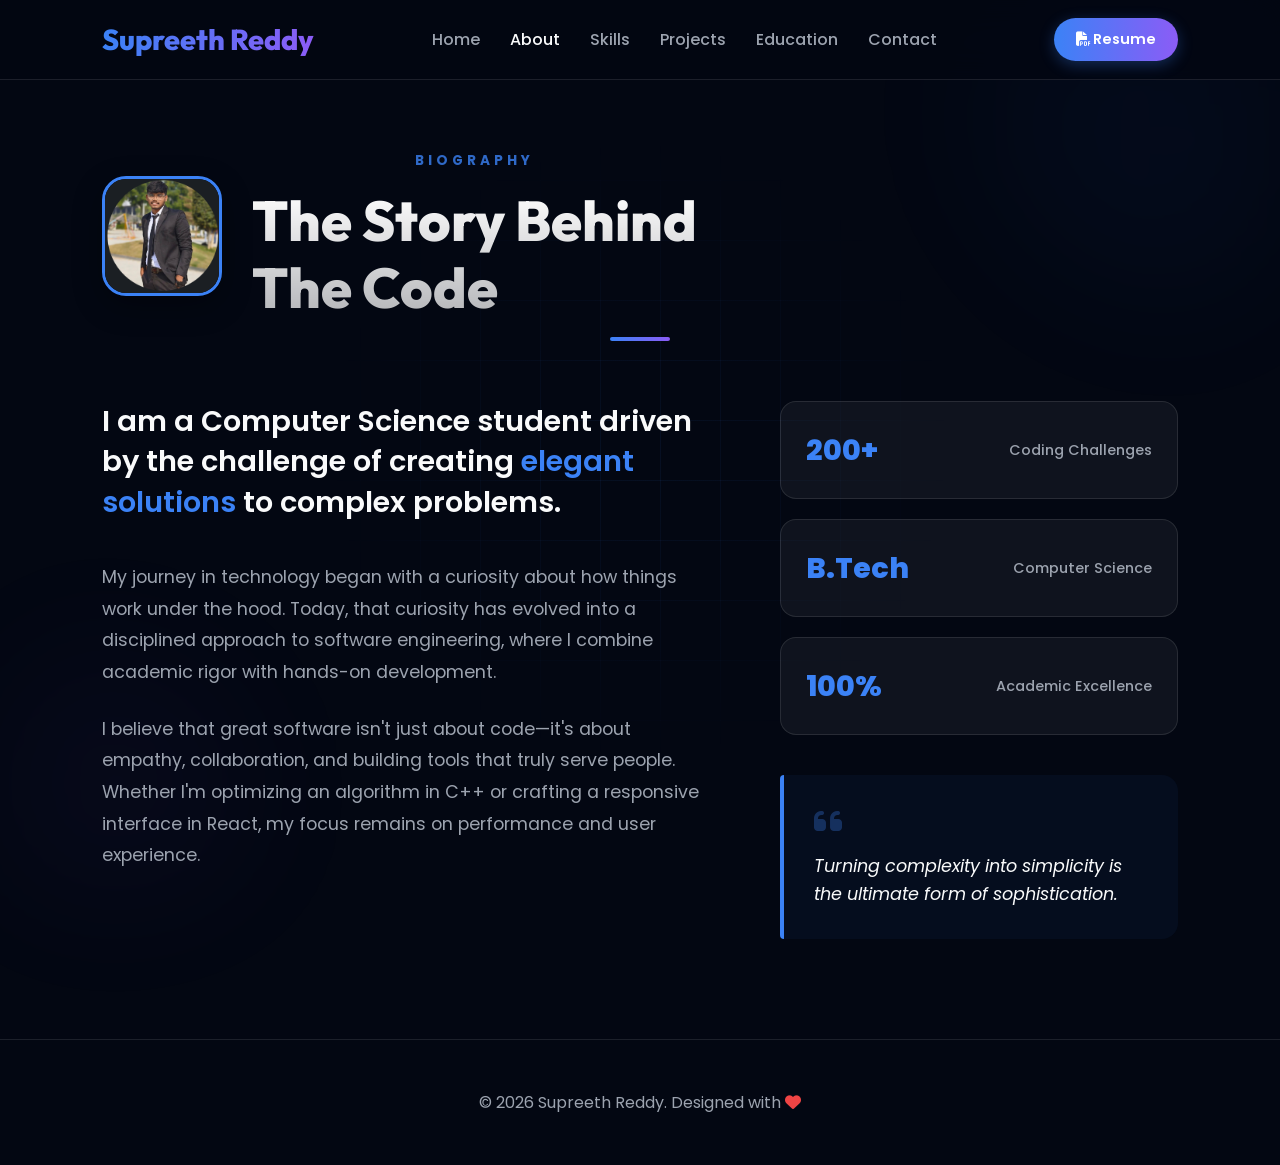
==== about.html @ 4e6c6c5d "your message" ====
<!DOCTYPE html>
<html lang="en">

<head>
    <meta charset="UTF-8">
    <meta name="viewport" content="width=device-width, initial-scale=1.0">
    <title>About | Supreeth Reddy</title>
    <link
        href="https://fonts.googleapis.com/css2?family=Poppins:wght@300;400;500;600;700;800&family=Outfit:wght@300;400;500;600;700;800&display=swap"
        rel="stylesheet">
    <link rel="stylesheet" href="https://cdnjs.cloudflare.com/ajax/libs/font-awesome/6.4.0/css/all.min.css">
    <link rel="stylesheet" href="https://unpkg.com/aos@next/dist/aos.css" />
    <link rel="stylesheet" href="style.css">
</head>

<body><div class="noise-overlay"></div><div class="grid-background"></div>
    <div class="bg-blobs">
        <div class="blob blob-1"></div>
        <div class="blob blob-2"></div>
    </div>
    <!-- Navigation -->
    <nav>
        <div class="nav-logo">Supreeth Reddy</div>
        <ul class="nav-links">
            <li><a href="index.html">Home</a></li>
            <li><a href="about.html" class="active">About</a></li>
            <li><a href="skills.html">Skills</a></li>
            <li><a href="projects.html">Projects</a></li>
            <li><a href="education.html">Education</a></li>
            <li><a href="contact.html">Contact</a></li>
        </ul>
        <a href="supreeth chintha cv.pdf" class="btn-resume" target="_blank">
            <i class="fa-solid fa-file-pdf"></i> Resume
        </a>
    </nav>

    <!-- About Section -->
    <section class="about" id="about" style="margin-top: 100px; padding-top: 50px;">
        <div class="section-head" data-aos="fade-up"
            style="display: flex; align-items: center; gap: 30px; flex-wrap: wrap;">
            <div class="about-profile-wrapper">
                <img src="supi.png" alt="Supreeth Reddy" class="about-profile-img">
            </div>
            <div>
                <span class="section-tag">Biography</span>
                <h2 class="section-title" style="text-align: left;">The Story Behind <br> The Code</h2>
            </div>
        </div>

        <div class="about-editorial">
            <div class="about-main-text" data-aos="fade-right">
                <p class="lead-text">I am a Computer Science student driven by the challenge of creating <span>elegant
                        solutions</span> to complex problems.</p>
                <div class="detailed-text">
                    <p>My journey in technology began with a curiosity about how things work under the hood. Today, that
                        curiosity has evolved into a disciplined approach to software engineering, where I combine
                        academic rigor with hands-on development.</p>
                    <p>I believe that great software isn't just about code—it's about empathy, collaboration, and
                        building tools that truly serve people. Whether I'm optimizing an algorithm in C++ or crafting a
                        responsive interface in React, my focus remains on performance and user experience.</p>
                </div>
            </div>

            <div class="about-sidebar" data-aos="fade-left">
                <div class="stats-grid-vertical">
                    <div class="stat-item">
                        <span class="stat-number">200+</span>
                        <span class="stat-label">Coding Challenges</span>
                    </div>
                    <div class="stat-item">
                        <span class="stat-number">B.Tech</span>
                        <span class="stat-label">Computer Science</span>
                    </div>
                    <div class="stat-item">
                        <span class="stat-number">100%</span>
                        <span class="stat-label">Academic Excellence</span>
                    </div>
                </div>

                <div class="sidebar-quote">
                    <i class="fa-solid fa-quote-left"></i>
                    <p>Turning complexity into simplicity is the ultimate form of sophistication.</p>
                </div>
            </div>
        </div>
    </section>

    <footer>
        <p>&copy; 2026 Supreeth Reddy. Designed with <i class="fa-solid fa-heart" style="color: #ef4444;"></i></p>
    </footer>

    <!-- Scripts -->
    <script src="https://unpkg.com/aos@next/dist/aos.js"></script>
    <script src="script.js"></script>
</body>

</html>
---- style.css ----
@import url('https://fonts.googleapis.com/css2?family=Poppins:wght@300;400;500;600;700;800&family=Outfit:wght@300;400;500;600;700;800&display=swap');

:root {
    --primary-color: #3b82f6;
    --secondary-color: #8b5cf6;
    --accent-color: #10b981;
    --bg-dark: #030712;
    --bg-card: rgba(255, 255, 255, 0.05);
    --text-main: #f9fafb;
    --text-muted: #9ca3af;
    --gradient-hero: linear-gradient(135deg, #1e293b 0%, #0f172a 100%);
    --gradient-accent: linear-gradient(90deg, #3b82f6, #8b5cf6);
    --glass-border: rgba(255, 255, 255, 0.1);
    --glass-blur: blur(16px);
    --transition: all 0.5s cubic-bezier(0.16, 1, 0.3, 1);
}

/* --- Theme Effects & Backgrounds --- */
.noise-overlay {
    position: fixed;
    top: 0;
    left: 0;
    width: 100%;
    height: 100%;
    z-index: 9999;
    pointer-events: none;
    opacity: 0.03;
    background: url('https://grainy-gradients.vercel.app/noise.svg');
}

.grid-background {
    position: fixed;
    top: 0;
    left: 0;
    width: 100%;
    height: 100%;
    background-image:
        linear-gradient(rgba(59, 130, 246, 0.08) 1px, transparent 1px),
        linear-gradient(90deg, rgba(59, 130, 246, 0.08) 1px, transparent 1px);
    background-size: 60px 60px;
    mask-image: radial-gradient(circle at var(--cursor-x, 50%) var(--cursor-y, 50%), black 0%, transparent 40%);
    -webkit-mask-image: radial-gradient(circle at var(--cursor-x, 50%) var(--cursor-y, 50%), black 0%, transparent 40%);
    z-index: -2;
    pointer-events: none;
    transition: mask-image 0.1s ease;
}

.bg-blobs {
    position: fixed;
    top: 0;
    left: 0;
    width: 100%;
    height: 100%;
    z-index: -1;
    overflow: hidden;
    filter: blur(80px);
    opacity: 0.3;
    /* Subtle reduction */
    pointer-events: none;
}

.blob {
    position: absolute;
    border-radius: 50%;
    background: var(--gradient-accent);
    filter: blur(40px);
    animation: blob-float 20s infinite alternate;
}

.blob-1 {
    width: 400px;
    height: 400px;
    top: -100px;
    right: -100px;
    background: rgba(59, 130, 246, 0.15);
}

.blob-2 {
    width: 300px;
    height: 300px;
    bottom: -50px;
    left: -50px;
    background: rgba(139, 92, 246, 0.15);
    animation-delay: -5s;
}

@keyframes blob-float {
    0% {
        transform: translate(0, 0) scale(1);
    }

    100% {
        transform: translate(100px, 50px) scale(1.1);
    }
}

/* --- Hero Animations --- */
@keyframes float {

    0%,
    100% {
        transform: translateY(0);
    }

    50% {
        transform: translateY(-20px);
    }
}

@keyframes gradient-move {
    0% {
        background-position: 0% 50%;
    }

    50% {
        background-position: 100% 50%;
    }

    100% {
        background-position: 0% 50%;
    }
}

@keyframes pulse-glow {
    0% {
        box-shadow: 0 0 0 0 rgba(59, 130, 246, 0.4);
    }

    70% {
        box-shadow: 0 0 0 15px rgba(59, 130, 246, 0);
    }

    100% {
        box-shadow: 0 0 0 0 rgba(59, 130, 246, 0);
    }
}

* {
    margin: 0;
    padding: 0;
    box-sizing: border-box;
    scroll-behavior: smooth;
}

body {
    cursor: none;
    /* Hide default cursor */
    font-family: 'Poppins', sans-serif;
    background-color: var(--bg-dark);
    color: var(--text-main);
    overflow-x: hidden;
    line-height: 1.6;
}

/* Custom Cursor Styles */
.cursor {
    width: 12px;
    height: 12px;
    background: #fff;
    border-radius: 50%;
    position: fixed;
    top: 0;
    left: 0;
    pointer-events: none;
    z-index: 10000;
    mix-blend-mode: difference;
    transition: transform 0.1s ease-out;
}

.cursor-follower {
    width: 35px;
    height: 35px;
    border: 2px solid var(--primary-color);
    border-radius: 50%;
    position: fixed;
    top: 0;
    left: 0;
    pointer-events: none;
    z-index: 9999;
    transition: all 0.2s cubic-bezier(0.16, 1, 0.3, 1);
}

h1,
h2,
h3,
.nav-logo {
    font-family: 'Outfit', sans-serif;
}

a {
    text-decoration: none;
    color: inherit;
    transition: var(--transition);
}

ul {
    list-style: none;
}

/* Custom Scrollbar */
::-webkit-scrollbar {
    width: 10px;
}

::-webkit-scrollbar-track {
    background: var(--bg-dark);
}

::-webkit-scrollbar-thumb {
    background: #334155;
    border-radius: 10px;
}

::-webkit-scrollbar-thumb:hover {
    background: #475569;
}

/* --- Navigation --- */
nav {
    position: fixed;
    top: 0;
    width: 100%;
    height: 80px;
    display: flex;
    justify-content: space-between;
    align-items: center;
    padding: 0 8%;
    background: rgba(3, 7, 18, 0.8);
    backdrop-filter: var(--glass-blur);
    z-index: 1000;
    border-bottom: 1px solid var(--glass-border);
}

.nav-logo {
    font-size: 1.8rem;
    font-weight: 800;
    background: var(--gradient-accent);
    -webkit-background-clip: text;
    background-clip: text;
    -webkit-text-fill-color: transparent;
}

.nav-links {
    display: flex;
    gap: 30px;
}

.nav-links a {
    font-weight: 500;
    color: var(--text-muted);
}

.nav-links a:hover,
.nav-links a.active {
    color: var(--text-main);
}

.btn-resume {
    padding: 10px 22px;
    border-radius: 50px;
    background: var(--gradient-accent);
    color: white;
    font-weight: 600;
    font-size: 0.9rem;
    box-shadow: 0 4px 15px rgba(59, 130, 246, 0.3);
    position: relative;
    overflow: hidden;
    transition: transform 0.3s cubic-bezier(0.16, 1, 0.3, 1);
}

.btn-resume:hover {
    transform: scale(1.05);
    animation: pulse-glow 1.5s infinite;
}

/* --- Hero Section --- */
.hero {
    height: 100vh;
    display: flex;
    align-items: center;
    justify-content: center;
    padding: 0 8%;
    position: relative;
    background-image: linear-gradient(rgba(3, 7, 18, 0.7), rgba(3, 7, 18, 0.7)), url('assets/hero.png');
    background-size: cover;
    background-position: center;
    overflow: hidden;
}

.hero::after {
    content: '';
    position: absolute;
    bottom: -2px;
    left: 0;
    width: 100%;
    height: 150px;
    background: linear-gradient(to top, var(--bg-dark), transparent);
}

.hero-content {
    max-width: 800px;
    text-align: center;
    z-index: 10;
    animation: float 6s ease-in-out infinite;
}

/* --- Hero Image --- */
.hero-image {
    position: relative;
    width: 250px;
    height: 250px;
    margin: 0 auto 40px;
    border-radius: 50%;
    padding: 10px;
    background: linear-gradient(135deg, var(--primary-color), var(--accent-color));
    box-shadow: 0 0 50px rgba(59, 130, 246, 0.3);
}

.hero-image img {
    width: 100%;
    height: 100%;
    object-fit: cover;
    border-radius: 50%;
    border: 5px solid var(--bg-dark);
    position: relative;
    z-index: 2;
}

.hero-image-backdrop {
    position: absolute;
    top: 50%;
    left: 50%;
    transform: translate(-50%, -50%);
    width: 120%;
    height: 120%;
    background: radial-gradient(circle, rgba(59, 130, 246, 0.15) 0%, transparent 70%);
    z-index: 1;
    border-radius: 50%;
}

.hero-badge {
    background: rgba(59, 130, 246, 0.1);
    border: 1px solid rgba(59, 130, 246, 0.2);
    color: var(--primary-color);
    padding: 6px 16px;
    border-radius: 50px;
    font-size: 0.85rem;
    font-weight: 600;
    display: inline-block;
    margin-bottom: 20px;
    letter-spacing: 1px;
    text-transform: uppercase;
}

.hero-title {
    font-size: clamp(2.5rem, 8vw, 4.5rem);
    margin-bottom: 20px;
    line-height: 1.1;
    font-weight: 800;
}

.hero-title span {
    background: linear-gradient(90deg, #3b82f6, #8b5cf6, #10b981, #3b82f6);
    background-size: 300% 300%;
    -webkit-background-clip: text;
    background-clip: text;
    -webkit-text-fill-color: transparent;
    animation: gradient-move 8s ease infinite;
}

.hero-desc {
    font-size: clamp(1rem, 3vw, 1.2rem);
    color: var(--text-muted);
    margin-bottom: 35px;
    max-width: 600px;
    margin-left: auto;
    margin-right: auto;
    opacity: 0.9;
    min-height: 1.2em;
    /* Prevents layout shift during typing */
}

.hero-btns {
    display: flex;
    gap: 20px;
    justify-content: center;
}

.btn-primary {
    padding: 14px 32px;
    background: var(--gradient-accent);
    color: white;
    border-radius: 8px;
    font-weight: 600;
    box-shadow: 0 10px 25px rgba(59, 130, 246, 0.2);
}

.btn-secondary {
    padding: 14px 32px;
    border: 1px solid var(--glass-border);
    backdrop-filter: var(--glass-blur);
    border-radius: 8px;
    font-weight: 600;
}

/* --- Global Section Styles --- */
section {
    padding: 100px 8%;
}

.section-head {
    margin-bottom: 80px;
    text-align: center;
    position: relative;
}

.section-tag {
    color: var(--primary-color);
    font-weight: 700;
    text-transform: uppercase;
    font-size: 0.85rem;
    letter-spacing: 4px;
    display: block;
    margin-bottom: 15px;
    opacity: 0.8;
}

.section-title {
    font-size: clamp(2rem, 5vw, 3.5rem);
    font-weight: 800;
    line-height: 1.2;
    background: linear-gradient(180deg, #fff 0%, rgba(255, 255, 255, 0.7) 100%);
    -webkit-background-clip: text;
    background-clip: text;
    -webkit-text-fill-color: transparent;
}

.section-head::after {
    content: '';
    position: absolute;
    bottom: -20px;
    left: 50%;
    transform: translateX(-50%);
    width: 60px;
    height: 4px;
    background: var(--gradient-accent);
    border-radius: 2px;
}

/* --- About Editorial Style --- */
.about-profile-wrapper {
    width: 120px;
    height: 120px;
    border-radius: 24px;
    overflow: hidden;
    border: 3px solid var(--primary-color);
    box-shadow: 0 10px 30px rgba(0, 0, 0, 0.3);
    transition: var(--transition);
}

.about-profile-wrapper:hover {
    transform: rotate(-5deg) scale(1.1);
}

.about-profile-img {
    width: 100%;
    height: 100%;
    object-fit: cover;
}

.about-editorial {
    display: grid;
    grid-template-columns: 1.5fr 1fr;
    gap: 80px;
    align-items: start;
    margin-top: 40px;
}

.lead-text {
    font-size: 1.8rem;
    font-weight: 600;
    line-height: 1.4;
    margin-bottom: 40px;
    color: var(--text-main);
}

.lead-text span {
    color: var(--primary-color);
}

.detailed-text p {
    font-size: 1.1rem;
    color: var(--text-muted);
    margin-bottom: 25px;
    line-height: 1.8;
}

.stats-grid-vertical {
    display: flex;
    flex-direction: column;
    gap: 20px;
    margin-bottom: 40px;
}

.stat-item {
    background: var(--bg-card);
    padding: 25px;
    border-radius: 16px;
    border: 1px solid var(--glass-border);
    display: flex;
    justify-content: space-between;
    align-items: center;
}

.stat-number {
    font-size: 1.8rem;
    font-weight: 800;
    color: var(--primary-color);
}

.stat-label {
    font-size: 0.9rem;
    color: var(--text-muted);
    font-weight: 500;
}

.sidebar-quote {
    padding: 30px;
    background: rgba(59, 130, 246, 0.05);
    border-left: 4px solid var(--primary-color);
    border-radius: 4px 16px 16px 4px;
}

.sidebar-quote i {
    font-size: 2rem;
    color: var(--primary-color);
    opacity: 0.3;
    margin-bottom: 15px;
}

.sidebar-quote p {
    font-style: italic;
    color: var(--text-main);
    font-size: 1.1rem;
}

@media (max-width: 992px) {
    .about-editorial {
        grid-template-columns: 1fr;
        gap: 50px;
    }
}

/* --- Skills Section --- */
.skills-container {
    display: grid;
    grid-template-columns: repeat(auto-fit, minmax(300px, 1fr));
    gap: 30px;
}

.skill-box {
    background: var(--bg-card);
    padding: 35px;
    border-radius: 20px;
    border: 1px solid var(--glass-border);
    transition: var(--transition);
}

.skill-box:hover {
    transform: translateY(-10px);
    border-color: rgba(59, 130, 246, 0.4);
    background: rgba(255, 255, 255, 0.08);
}

.skill-box h3 {
    margin-bottom: 25px;
    font-size: 1.3rem;
    display: flex;
    align-items: center;
    gap: 12px;
}

.skill-list {
    display: flex;
    flex-wrap: wrap;
    gap: 12px;
}

.skill-tag {
    padding: 8px 16px;
    background: rgba(255, 255, 255, 0.05);
    border: 1px solid var(--glass-border);
    border-radius: 10px;
    font-size: 0.9rem;
    font-weight: 500;
    transition: var(--transition);
}

.skill-tag:hover {
    background: var(--primary-color);
    border-color: var(--primary-color);
    color: white;
}

/* --- Projects Section --- */
.projects-grid {
    display: grid;
    grid-template-columns: repeat(auto-fit, minmax(350px, 1fr));
    gap: 40px;
}

.project-card {
    background: var(--bg-card);
    border-radius: 24px;
    overflow: hidden;
    border: 1px solid var(--glass-border);
    transition: var(--transition);
    position: relative;
}

.project-card::before {
    content: '';
    position: absolute;
    top: 0;
    left: 0;
    right: 0;
    bottom: 0;
    background: linear-gradient(115deg, transparent 0%, rgba(255, 255, 255, 0.05) 50%, transparent 100%);
    transform: translateX(-100%);
    transition: 0.6s;
    pointer-events: none;
    z-index: 2;
}

.project-card:hover::before {
    transform: translateX(100%);
}

.project-card:hover {
    transform: translateY(-10px) scale(1.02);
    border-color: var(--primary-color);
    box-shadow: 0 20px 40px rgba(59, 130, 246, 0.2);
}

/* --- Featured Project Spotlight --- */
.project-featured-card {
    background: var(--bg-card);
    border-radius: 32px;
    overflow: hidden;
    border: 1px solid var(--glass-border);
    margin-bottom: 60px;
    display: grid;
    grid-template-columns: 1.2fr 1fr;
    transition: var(--transition);
}

.project-featured-card:hover {
    border-color: var(--primary-color);
    box-shadow: 0 25px 50px rgba(0, 0, 0, 0.5);
}

.project-featured-img {
    height: 100%;
    overflow: hidden;
}

.project-featured-img img {
    width: 100%;
    height: 100%;
    object-fit: cover;
    transition: var(--transition);
}

.project-featured-card:hover .project-featured-img img {
    transform: scale(1.05);
}

.project-featured-info {
    padding: 50px;
    display: flex;
    flex-direction: column;
    justify-content: center;
}

.project-meta {
    display: flex;
    justify-content: space-between;
    margin-bottom: 20px;
}

.project-category {
    font-size: 0.85rem;
    font-weight: 700;
    color: var(--primary-color);
    text-transform: uppercase;
    letter-spacing: 2px;
}

.project-featured-info h3 {
    font-size: 2.2rem;
    margin-bottom: 20px;
    font-weight: 800;
}

.project-featured-info p {
    color: var(--text-muted);
    font-size: 1.1rem;
    line-height: 1.7;
    margin-bottom: 30px;
}

@media (max-width: 992px) {
    .project-featured-card {
        grid-template-columns: 1fr;
    }

    .project-featured-img {
        height: 300px;
    }

    .project-featured-info {
        padding: 35px;
    }
}

/* --- Timeline V2 --- */
.education-container {
    max-width: 800px;
    margin: 0 auto;
    position: relative;
    padding-left: 20px;
}

.timeline-v2 {
    border-left: 2px solid var(--glass-border);
    padding: 20px 0;
}

.timeline-v2-item {
    position: relative;
    margin-bottom: 50px;
    padding-left: 40px;
}

.timeline-v2-marker {
    position: absolute;
    left: -9px;
    top: 5px;
    width: 16px;
    height: 16px;
    background: var(--bg-dark);
    border: 3px solid var(--primary-color);
    border-radius: 50%;
    box-shadow: 0 0 15px rgba(59, 130, 246, 0.5);
}

.timeline-v2-content {
    background: var(--bg-card);
    padding: 30px;
    border-radius: 20px;
    border: 1px solid var(--glass-border);
    transition: var(--transition);
}

.timeline-v2-content:hover {
    transform: translateX(10px);
    border-color: var(--primary-color);
}

.timeline-v2-date {
    font-size: 0.85rem;
    font-weight: 700;
    color: var(--primary-color);
    margin-bottom: 10px;
    display: block;
}

.timeline-v2-content h3 {
    font-size: 1.4rem;
    margin-bottom: 10px;
}

.timeline-v2-details {
    margin-top: 15px;
    list-style: none;
    color: var(--text-muted);
}

.timeline-v2-details li {
    position: relative;
    padding-left: 20px;
    margin-bottom: 8px;
    font-size: 0.95rem;
}

.timeline-v2-details li::before {
    content: '•';
    position: absolute;
    left: 0;
    color: var(--primary-color);
}

.timeline-v2-score {
    display: inline-block;
    padding: 6px 16px;
    background: rgba(59, 130, 246, 0.1);
    color: var(--primary-color);
    border-radius: 50px;
    font-weight: 700;
    font-size: 0.9rem;
    margin-top: 15px;
}

.timeline-v2-score.excellence {
    background: rgba(16, 185, 129, 0.1);
    color: var(--accent-color);
}

/* --- Museum Gallery --- */
.training-page {
    padding: 100px 8%;
    background: rgba(255, 255, 255, 0.02);
}

.certificate-museum-grid {
    display: grid;
    grid-template-columns: repeat(auto-fit, minmax(400px, 1fr));
    gap: 40px;
    margin-bottom: 60px;
}

.museum-card {
    background: var(--bg-card);
    border-radius: 24px;
    padding: 20px;
    border: 1px solid var(--glass-border);
    transition: var(--transition);
}

.museum-card:hover {
    transform: scale(1.03);
    border-color: var(--primary-color);
}

.museum-img {
    border-radius: 16px;
    overflow: hidden;
    aspect-ratio: 1.4 / 1;
    margin-bottom: 20px;
    border: 1px solid rgba(255, 255, 255, 0.05);
}

.museum-img img {
    width: 100%;
    height: 100%;
    object-fit: cover;
}

.museum-info h3 {
    font-size: 1.3rem;
    margin-bottom: 8px;
}

.museum-info p {
    color: var(--text-muted);
    font-size: 0.9rem;
}

.key-certificates-list {
    text-align: center;
    background: var(--bg-card);
    padding: 40px;
    border-radius: 24px;
    border: 1px solid var(--glass-border);
}

.cert-pills {
    display: flex;
    flex-wrap: wrap;
    justify-content: center;
    gap: 15px;
    margin-top: 25px;
}

.cert-pills span {
    padding: 10px 20px;
    background: rgba(255, 255, 255, 0.05);
    border: 1px solid var(--glass-border);
    border-radius: 50px;
    font-size: 0.9rem;
    font-weight: 500;
}

@media (max-width: 768px) {
    .certificate-museum-grid {
        grid-template-columns: 1fr;
    }
}

/* --- Premium Contact Style --- */
.contact-featured-grid {
    display: grid;
    grid-template-columns: repeat(auto-fit, minmax(300px, 1fr));
    gap: 30px;
    max-width: 1100px;
    margin: 0 auto 60px;
}

.contact-premium-card {
    background: var(--bg-card);
    padding: 50px 40px;
    border-radius: 24px;
    border: 1px solid var(--glass-border);
    display: flex;
    flex-direction: column;
    align-items: center;
    text-align: center;
    transition: var(--transition);
    text-decoration: none;
    color: inherit;
}

.contact-premium-card i {
    font-size: 3rem;
    color: var(--primary-color);
    margin-bottom: 25px;
    transition: var(--transition);
}

.contact-premium-card:hover {
    transform: translateY(-15px);
    border-color: var(--primary-color);
    background: rgba(255, 255, 255, 0.08);
}

.contact-premium-card:hover i {
    transform: scale(1.2);
}

.premium-card-info h3 {
    font-size: 1.4rem;
    margin-bottom: 8px;
}

.premium-card-info span {
    display: block;
    font-weight: 700;
    color: var(--primary-color);
    margin-bottom: 15px;
    font-size: 0.95rem;
}

.premium-card-info p {
    color: var(--text-muted);
    font-size: 0.9rem;
    line-height: 1.5;
}

.contact-footer {
    text-align: center;
    margin-top: 40px;
}

.availability-status {
    display: inline-flex;
    align-items: center;
    gap: 12px;
    padding: 10px 20px;
    background: rgba(16, 185, 129, 0.1);
    border: 1px solid rgba(16, 185, 129, 0.2);
    border-radius: 50px;
    margin-top: 20px;
}

.status-dot {
    width: 10px;
    height: 10px;
    background: var(--accent-color);
    border-radius: 50%;
    animation: status-pulse 2s infinite;
}

@keyframes status-pulse {
    0% {
        box-shadow: 0 0 0 0 rgba(16, 185, 129, 0.4);
    }

    70% {
        box-shadow: 0 0 0 10px rgba(16, 185, 129, 0);
    }

    100% {
        box-shadow: 0 0 0 0 rgba(16, 185, 129, 0);
    }
}

footer {
    padding: 50px 8%;
    border-top: 1px solid var(--glass-border);
    text-align: center;
    color: var(--text-muted);
}

/* --- Animations --- */
[data-aos] {
    opacity: 0;
    transform: translateY(30px);
    transition: var(--transition);
}

[data-aos].aos-animate {
    opacity: 1;
    transform: translateY(0);
}

/* Mobile Responsive */
@media (max-width: 992px) {
    .about-grid {
        grid-template-columns: 1fr;
    }

    nav {
        padding: 0 5%;
    }
}

@media (max-width: 768px) {
    .nav-links {
        display: none;
    }

    .hero-btns {
        flex-direction: column;
    }

    .hero-title {
        font-size: 3rem;
    }
}

/* --- Certificate Grid --- */
.certificate-grid {
    display: grid;
    grid-template-columns: repeat(auto-fit, minmax(300px, 1fr));
    gap: 30px;
    margin-top: 40px;
    max-width: 1000px;
    margin-left: auto;
    margin-right: auto;
}

.cert-card {
    position: relative;
    border-radius: 20px;
    overflow: hidden;
    border: 1px solid var(--glass-border);
    background: var(--bg-card);
    aspect-ratio: 1.4 / 1;
    cursor: pointer;
    transition: var(--transition);
}

.cert-card img {
    width: 100%;
    height: 100%;
    object-fit: cover;
    transition: var(--transition);
}

.cert-overlay {
    position: absolute;
    top: 0;
    left: 0;
    width: 100%;
    height: 100%;
    background: linear-gradient(to top, rgba(3, 7, 18, 0.9) 0%, transparent 60%);
    display: flex;
    align-items: flex-end;
    padding: 25px;
    opacity: 0;
    transition: var(--transition);
}

.cert-info h3 {
    font-size: 1.1rem;
    color: white;
    margin-bottom: 5px;
}

.cert-info p {
    font-size: 0.85rem;
    color: var(--primary-color);
    font-weight: 600;
}

.cert-card:hover {
    transform: translateY(-10px);
    border-color: var(--primary-color);
    box-shadow: 0 15px 30px rgba(59, 130, 246, 0.2);
}

.cert-card:hover .cert-overlay {
    opacity: 1;
}

.cert-card:hover img {
    transform: scale(1.05);
}

@media (max-width: 480px) {
    .certificate-grid {
        grid-template-columns: 1fr;
    }
}

/* --- Expertise Grid --- */
.expertise-grid {
    display: grid;
    grid-template-columns: repeat(auto-fit, minmax(320px, 1fr));
    gap: 30px;
    margin-top: 40px;
}

.expertise-card {
    background: var(--bg-card);
    padding: 40px;
    border-radius: 24px;
    border: 1px solid var(--glass-border);
    transition: var(--transition);
}

.expertise-card:hover {
    transform: translateY(-10px);
    border-color: var(--primary-color);
    background: rgba(255, 255, 255, 0.08);
}

.expertise-header {
    display: flex;
    align-items: center;
    gap: 15px;
    margin-bottom: 20px;
}

.expertise-header i {
    font-size: 2rem;
    color: var(--primary-color);
}

.expertise-header h3 {
    font-size: 1.5rem;
    font-weight: 700;
}

.expertise-card p {
    color: var(--text-muted);
    font-size: 0.95rem;
    margin-bottom: 30px;
}

.tech-stack-list {
    display: flex;
    flex-direction: column;
    gap: 15px;
}

.tech-item {
    display: flex;
    flex-direction: column;
    gap: 8px;
}

.tech-item span {
    font-size: 0.9rem;
    font-weight: 500;
    color: var(--text-main);
}

.tech-bar {
    width: 100%;
    height: 6px;
    background: rgba(255, 255, 255, 0.05);
    border-radius: 3px;
    overflow: hidden;
}

.tech-bar .fill {
    height: 100%;
    background: var(--gradient-accent);
    border-radius: 3px;
}

.skill-pill {
    display: inline-block;
    padding: 8px 16px;
    background: rgba(255, 255, 255, 0.05);
    border: 1px solid var(--glass-border);
    border-radius: 12px;
    font-size: 0.85rem;
    margin-right: 8px;
    margin-bottom: 8px;
    color: var(--text-muted);
    transition: var(--transition);
}

.expertise-card:hover .skill-pill {
    border-color: rgba(59, 130, 246, 0.3);
    color: var(--text-main);
}

@media (max-width: 768px) {
    .expertise-card {
        padding: 30px;
    }
}

/* --- Index Preview Grid --- */
.featured-preview-grid {
    display: grid;
    grid-template-columns: 1fr 1fr;
    gap: 30px;
    margin-bottom: 50px;
}

.preview-card {
    background: var(--bg-card);
    border-radius: 24px;
    border: 1px solid var(--glass-border);
    padding: 50px 40px;
    transition: var(--transition);
    position: relative;
    overflow: hidden;
}

.preview-card:hover {
    transform: translateY(-10px);
    border-color: var(--primary-color);
    background: rgba(255, 255, 255, 0.08);
}

.preview-tag {
    font-size: 0.75rem;
    font-weight: 700;
    color: var(--primary-color);
    text-transform: uppercase;
    letter-spacing: 2px;
    margin-bottom: 15px;
    display: block;
}

.preview-content h3 {
    font-size: 1.8rem;
    margin-bottom: 15px;
    font-weight: 800;
}

.preview-content p {
    color: var(--text-muted);
    margin-bottom: 30px;
    font-size: 1.1rem;
    line-height: 1.6;
}

.preview-link {
    color: var(--text-main);
    text-decoration: none;
    font-weight: 600;
    display: flex;
    align-items: center;
    gap: 10px;
    transition: var(--transition);
}

.preview-link:hover {
    gap: 15px;
    color: var(--primary-color);
}

.quick-links-grid {
    display: grid;
    grid-template-columns: repeat(3, 1fr);
    gap: 20px;
}

.quick-link-item {
    background: rgba(255, 255, 255, 0.03);
    padding: 30px;
    border-radius: 16px;
    text-align: center;
    text-decoration: none;
    color: inherit;
    border: 1px solid var(--glass-border);
    transition: var(--transition);
}

.quick-link-item i {
    font-size: 1.5rem;
    color: var(--primary-color);
    margin-bottom: 10px;
    display: block;
}

.quick-link-item:hover {
    background: rgba(59, 130, 246, 0.05);
    border-color: var(--primary-color);
    transform: scale(1.05);
}

@media (max-width: 768px) {

    .featured-preview-grid,
    .quick-links-grid {
        grid-template-columns: 1fr;
    }
}
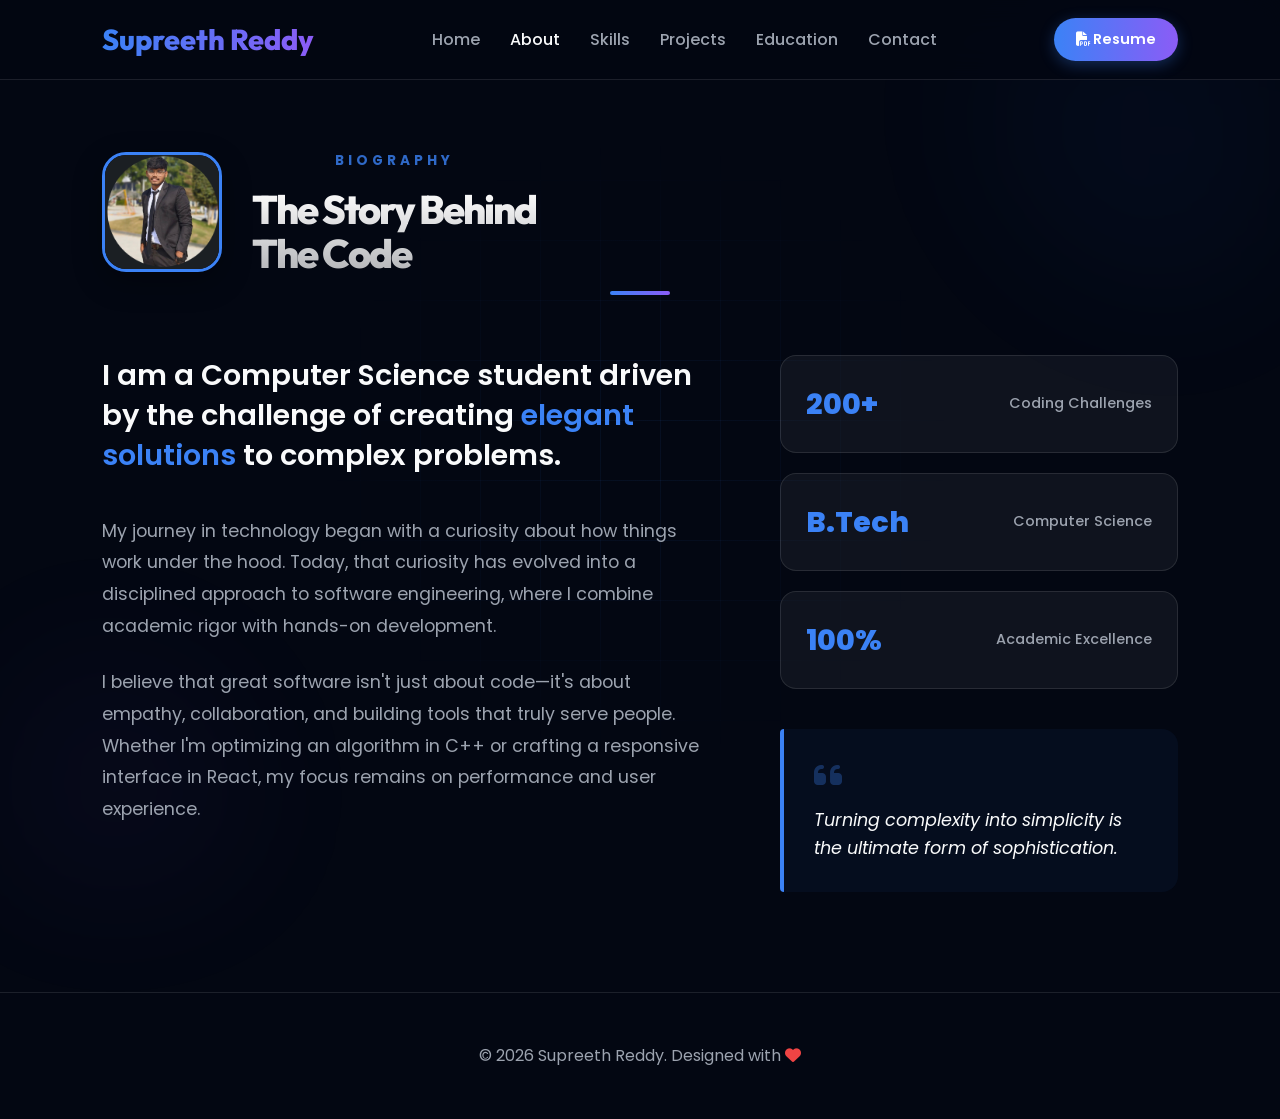
==== commit bc2e5431: "your message" ====
--- a/about.html
+++ b/about.html
@@ -13,7 +13,9 @@
     <link rel="stylesheet" href="style.css">
 </head>
 
-<body><div class="noise-overlay"></div><div class="grid-background"></div>
+<body>
+    <div class="noise-overlay"></div>
+    <div class="grid-background"></div>
     <div class="bg-blobs">
         <div class="blob blob-1"></div>
         <div class="blob blob-2"></div>
@@ -32,6 +34,9 @@
         <a href="supreeth chintha cv.pdf" class="btn-resume" target="_blank">
             <i class="fa-solid fa-file-pdf"></i> Resume
         </a>
+        <div class="nav-toggle">
+            <i class="fa-solid fa-bars-staggered"></i>
+        </div>
     </nav>
 
     <!-- About Section -->
--- a/style.css
+++ b/style.css
@@ -273,6 +273,56 @@
     animation: pulse-glow 1.5s infinite;
 }
 
+/* --- Mobile Navigation --- */
+.nav-toggle {
+    display: none;
+    font-size: 1.5rem;
+    color: var(--text-main);
+    cursor: pointer;
+    z-index: 1001;
+    transition: var(--transition);
+}
+
+@media (max-width: 992px) {
+    nav {
+        padding: 0 5%;
+    }
+
+    .nav-toggle {
+        display: block;
+    }
+
+    .nav-links {
+        position: fixed;
+        right: -100%;
+        top: 0;
+        height: 100vh;
+        width: 70%;
+        background: rgba(3, 7, 18, 0.95);
+        backdrop-filter: blur(20px);
+        flex-direction: column;
+        align-items: center;
+        justify-content: center;
+        gap: 40px;
+        transition: all 0.5s cubic-bezier(0.16, 1, 0.3, 1);
+        z-index: 1000;
+        border-left: 1px solid var(--glass-border);
+    }
+
+    .nav-links.nav-active {
+        right: 0;
+    }
+
+    .nav-links a {
+        font-size: 1.2rem;
+    }
+
+    .btn-resume {
+        display: none;
+        /* Hide resume button on mobile nav for now or move inside */
+    }
+}
+
 /* --- Hero Section --- */
 .hero {
     height: 100vh;
@@ -426,13 +476,15 @@
 }
 
 .section-title {
-    font-size: clamp(2rem, 5vw, 3.5rem);
+    font-family: 'Outfit', sans-serif;
+    font-size: clamp(2.5rem, 6vw, 4.2rem);
     font-weight: 800;
-    line-height: 1.2;
+    line-height: 1.1;
     background: linear-gradient(180deg, #fff 0%, rgba(255, 255, 255, 0.7) 100%);
     -webkit-background-clip: text;
     background-clip: text;
     -webkit-text-fill-color: transparent;
+    letter-spacing: -2px;
 }
 
 .section-head::after {
@@ -696,6 +748,54 @@
     letter-spacing: 2px;
 }
 
+/* --- Project Link Buttons --- */
+.btn-project-link {
+    display: inline-flex;
+    align-items: center;
+    gap: 10px;
+    margin-top: 25px;
+    padding: 12px 24px;
+    background: rgba(255, 255, 255, 0.05);
+    border: 1px solid var(--glass-border);
+    border-radius: 12px;
+    color: var(--text-main);
+    text-decoration: none;
+    font-size: 0.9rem;
+    font-weight: 600;
+    transition: var(--transition);
+}
+
+.btn-project-link i {
+    font-size: 1.1rem;
+    color: var(--primary-color);
+}
+
+.btn-project-link:hover {
+    background: var(--primary-color);
+    border-color: var(--primary-color);
+    transform: translateY(-3px);
+    box-shadow: 0 10px 20px rgba(59, 130, 246, 0.2);
+}
+
+.btn-project-link.demo {
+    background: var(--primary-color);
+    border-color: var(--primary-color);
+}
+
+.btn-project-link.demo i {
+    color: white;
+}
+
+.btn-project-link.demo:hover {
+    background: white;
+    color: var(--primary-color);
+    border-color: white;
+}
+
+.btn-project-link.demo:hover i {
+    color: var(--primary-color);
+}
+
 .project-featured-info h3 {
     font-size: 2.2rem;
     margin-bottom: 20px;
@@ -1114,6 +1214,108 @@
 }
 
 /* --- Expertise Grid --- */
+/* --- New Editorial Skills Theme --- */
+.skills-editorial-grid {
+    display: grid;
+    grid-template-columns: repeat(2, 1fr);
+    gap: 30px;
+    max-width: 1200px;
+    margin: 40px auto;
+}
+
+.skill-category-card {
+    background: #0a0e1a;
+    /* Darker navy */
+    border: 1px solid rgba(59, 130, 246, 0.2);
+    border-radius: 20px;
+    padding: 35px;
+    position: relative;
+    transition: var(--transition);
+}
+
+.skill-category-card:hover {
+    border-color: var(--primary-color);
+    box-shadow: 0 0 30px rgba(59, 130, 246, 0.1);
+}
+
+.skill-cat-title {
+    font-family: 'Outfit', sans-serif;
+    font-weight: 700;
+    font-size: 1.6rem;
+    color: var(--primary-color);
+    margin-bottom: 25px;
+    padding-bottom: 15px;
+    border-bottom: 1px solid rgba(255, 255, 255, 0.05);
+}
+
+.skills-items-inner {
+    display: grid;
+    grid-template-columns: repeat(auto-fit, minmax(140px, 1fr));
+    gap: 12px;
+}
+
+.skill-box {
+    background: rgba(255, 255, 255, 0.02);
+    border: 1px solid rgba(255, 255, 255, 0.05);
+    border-radius: 12px;
+    padding: 12px 15px;
+    display: flex;
+    align-items: center;
+    gap: 12px;
+    transition: var(--transition);
+}
+
+.skill-box:hover {
+    background: rgba(59, 130, 246, 0.1);
+    border-color: rgba(59, 130, 246, 0.3);
+    transform: translateY(-5px);
+    box-shadow: 0 10px 20px rgba(0, 0, 0, 0.2);
+}
+
+.skill-box i {
+    font-size: 1.5rem;
+    width: 30px;
+    text-align: center;
+}
+
+.skill-box span {
+    font-size: 0.95rem;
+    font-weight: 500;
+}
+
+/* Specific Icon Colors */
+.fa-react {
+    color: #61DAFB;
+}
+
+.fa-node-js {
+    color: #339933;
+}
+
+.fa-envira {
+    color: #47A248;
+}
+
+/* MongoDB */
+.fa-code {
+    color: #3b82f6;
+}
+
+/* General */
+.fa-python {
+    color: #3776AB;
+}
+
+.fa-git-alt {
+    color: #F05032;
+}
+
+@media (max-width: 992px) {
+    .skills-editorial-grid {
+        grid-template-columns: 1fr;
+    }
+}
+
 .expertise-grid {
     display: grid;
     grid-template-columns: repeat(auto-fit, minmax(320px, 1fr));
@@ -1309,7 +1511,54 @@
 @media (max-width: 768px) {
 
     .featured-preview-grid,
-    .quick-links-grid {
+    .quick-links-grid,
+    .skills-editorial-grid,
+    .projects-grid,
+    .projects-featured-grid,
+    .contact-featured-grid,
+    .museum-gallery {
         grid-template-columns: 1fr;
     }
+
+    .timeline-v2::before {
+        left: 20px;
+    }
+
+    .timeline-item {
+        width: 100% !important;
+        padding-left: 50px !important;
+        padding-right: 0 !important;
+        text-align: left !important;
+    }
+
+    .timeline-item:nth-child(even) {
+        left: 0 !important;
+    }
+
+    .timeline-dot {
+        left: 20px !important;
+        transform: translateX(-50%) !important;
+    }
+
+    .timeline-date {
+        position: static !important;
+        display: block;
+        margin-bottom: 5px;
+        color: var(--primary-color);
+    }
+
+    grid-template-columns: 1fr;
+}
+
+.projects-page,
+.skills-page,
+.about-page,
+.education-page,
+.contact-page {
+    padding: 50px 5%;
+}
+
+.section-title {
+    font-size: 2.5rem;
+}
 }
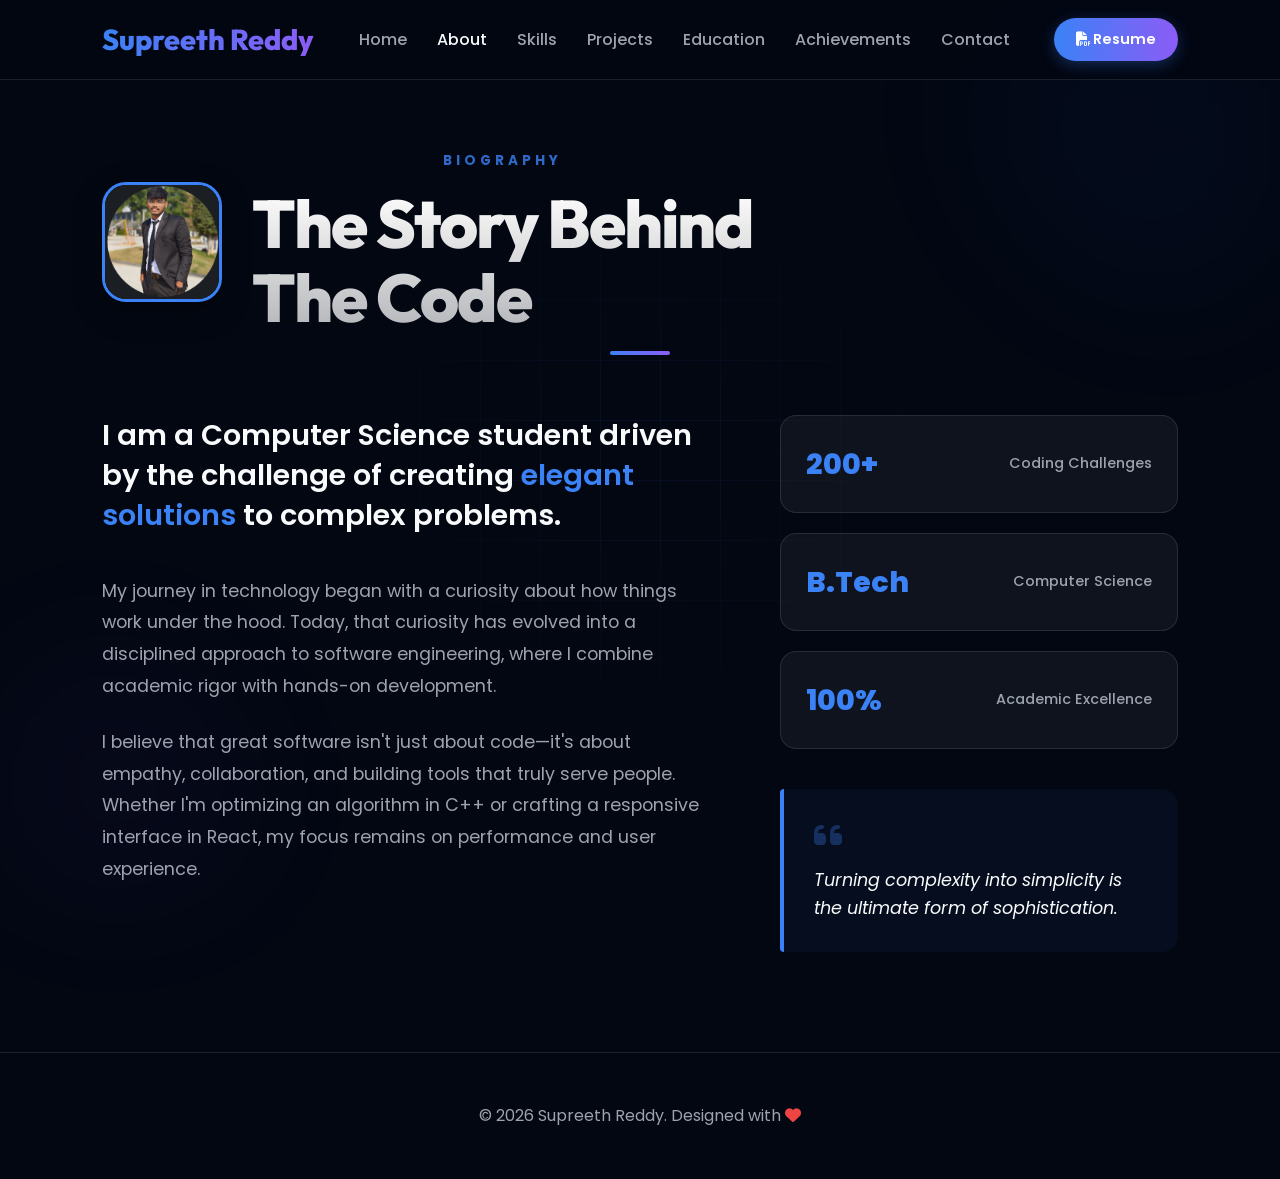
==== commit b3375e21: "your message" ====
--- a/about.html
+++ b/about.html
@@ -29,6 +29,7 @@
             <li><a href="skills.html">Skills</a></li>
             <li><a href="projects.html">Projects</a></li>
             <li><a href="education.html">Education</a></li>
+            <li><a href="achievements.html">Achievements</a></li>
             <li><a href="contact.html">Contact</a></li>
         </ul>
         <a href="supreeth chintha cv.pdf" class="btn-resume" target="_blank">
--- a/style.css
+++ b/style.css
@@ -381,11 +381,83 @@
     top: 50%;
     left: 50%;
     transform: translate(-50%, -50%);
-    width: 120%;
-    height: 120%;
+    width: 140%;
+    height: 140%;
     background: radial-gradient(circle, rgba(59, 130, 246, 0.15) 0%, transparent 70%);
     z-index: 1;
     border-radius: 50%;
+}
+
+/* --- Profile Enhancements --- */
+.orbit-ring {
+    position: absolute;
+    top: -15px;
+    left: -15px;
+    right: -15px;
+    bottom: -15px;
+    border: 2px solid rgba(59, 130, 246, 0.3);
+    border-radius: 50%;
+    border-top-color: var(--primary-color);
+    animation: rotate 10s linear infinite;
+    z-index: 1;
+}
+
+.tech-bubble {
+    position: absolute;
+    width: 45px;
+    height: 45px;
+    background: rgba(15, 23, 42, 0.8);
+    backdrop-filter: blur(10px);
+    border: 1px solid var(--glass-border);
+    border-radius: 50%;
+    display: flex;
+    align-items: center;
+    justify-content: center;
+    color: var(--primary-color);
+    font-size: 1.2rem;
+    z-index: 10;
+    box-shadow: 0 10px 20px rgba(0, 0, 0, 0.3);
+    animation: bubble-float 4s ease-in-out infinite;
+}
+
+.tb-1 {
+    top: 10%;
+    right: -15px;
+    animation-delay: 0s;
+}
+
+.tb-2 {
+    bottom: 20%;
+    left: -25px;
+    animation-delay: 1s;
+}
+
+.tb-3 {
+    bottom: 10%;
+    right: -10px;
+    animation-delay: 2s;
+}
+
+@keyframes rotate {
+    from {
+        transform: rotate(0deg);
+    }
+
+    to {
+        transform: rotate(360deg);
+    }
+}
+
+@keyframes bubble-float {
+
+    0%,
+    100% {
+        transform: translateY(0) scale(1);
+    }
+
+    50% {
+        transform: translateY(-15px) scale(1.1);
+    }
 }
 
 .hero-badge {
@@ -713,6 +785,8 @@
 
 .project-featured-img {
     height: 100%;
+    min-height: 400px;
+    /* Ensure a good height even if content is short */
     overflow: hidden;
 }
 
@@ -1547,18 +1621,178 @@
         color: var(--primary-color);
     }
 
-    grid-template-columns: 1fr;
-}
-
-.projects-page,
-.skills-page,
-.about-page,
-.education-page,
-.contact-page {
-    padding: 50px 5%;
-}
-
-.section-title {
-    font-size: 2.5rem;
-}
-}+    .museum-gallery {
+        grid-template-columns: 1fr;
+    }
+
+    .projects-page,
+    .skills-page,
+    .about-page,
+    .education-page,
+    .contact-page {
+        padding: 50px 5%;
+    }
+
+    .section-title {
+        font-size: 2.5rem;
+    }
+}
+
+/* --- Project Image Scaling Fix --- */
+.project-img {
+    height: 240px;
+    width: 100%;
+    overflow: hidden;
+    position: relative;
+    border-bottom: 1px solid var(--glass-border);
+}
+
+.project-img img {
+    width: 100%;
+    height: 100%;
+    object-fit: cover;
+    display: block;
+    transition: var(--transition);
+}
+
+.project-card:hover .project-img img {
+    transform: scale(1.1);
+}
+
+.project-featured-img {
+    height: 100%;
+    min-height: 400px;
+    overflow: hidden;
+}
+
+@media (max-width: 992px) {
+    .project-featured-img {
+        height: 300px;
+        min-height: auto;
+    }
+}
+/* --- Achievements Section --- */
+.achievements-grid {
+    display: grid;
+    grid-template-columns: repeat(auto-fit, minmax(300px, 1fr));
+    gap: 30px;
+    margin-bottom: 80px;
+}
+
+.achievement-card {
+    background: var(--bg-card);
+    border: 1px solid var(--glass-border);
+    border-radius: 24px;
+    padding: 40px;
+    display: flex;
+    flex-direction: column;
+    gap: 20px;
+    transition: var(--transition);
+    position: relative;
+    overflow: hidden;
+}
+
+.achievement-card::before {
+    content: '';
+    position: absolute;
+    top: 0;
+    left: 0;
+    width: 4px;
+    height: 0;
+    background: var(--primary-color);
+    transition: var(--transition);
+}
+
+.achievement-card:hover {
+    transform: translateY(-10px);
+    border-color: rgba(59, 130, 246, 0.3);
+    background: rgba(255, 255, 255, 0.08);
+}
+
+.achievement-card:hover::before {
+    height: 100%;
+}
+
+.achievement-icon {
+    width: 60px;
+    height: 60px;
+    background: rgba(59, 130, 246, 0.1);
+    border-radius: 16px;
+    display: flex;
+    align-items: center;
+    justify-content: center;
+    font-size: 1.8rem;
+    color: var(--primary-color);
+    margin-bottom: 10px;
+}
+
+.achievement-date {
+    font-size: 0.8rem;
+    text-transform: uppercase;
+    letter-spacing: 2px;
+    color: var(--primary-color);
+    font-weight: 700;
+}
+
+.achievement-info h3 {
+    font-size: 1.5rem;
+    margin-bottom: 15px;
+}
+
+.achievement-info p {
+    color: var(--text-muted);
+    line-height: 1.6;
+}
+
+/* --- Milestones --- */
+.milestones-section {
+    margin-top: 50px;
+    padding: 60px;
+    background: rgba(255, 255, 255, 0.02);
+    border-radius: 32px;
+    border: 1px solid var(--glass-border);
+}
+
+.section-subtitle {
+    font-size: 2rem;
+    margin-bottom: 40px;
+    text-align: center;
+}
+
+.milestones-list {
+    display: flex;
+    flex-direction: column;
+    gap: 40px;
+}
+
+.milestone-item {
+    display: flex;
+    gap: 30px;
+    position: relative;
+}
+
+.milestone-dot {
+    width: 14px;
+    height: 14px;
+    background: var(--primary-color);
+    border-radius: 50%;
+    margin-top: 8px;
+    position: relative;
+    box-shadow: 0 0 20px rgba(59, 130, 246, 0.5);
+}
+
+.milestone-content h3 {
+    font-size: 1.3rem;
+    margin-bottom: 10px;
+    color: var(--text-main);
+}
+
+.milestone-content p {
+    color: var(--text-muted);
+}
+
+@media (max-width: 768px) {
+    .milestones-section {
+        padding: 30px;
+    }
+}
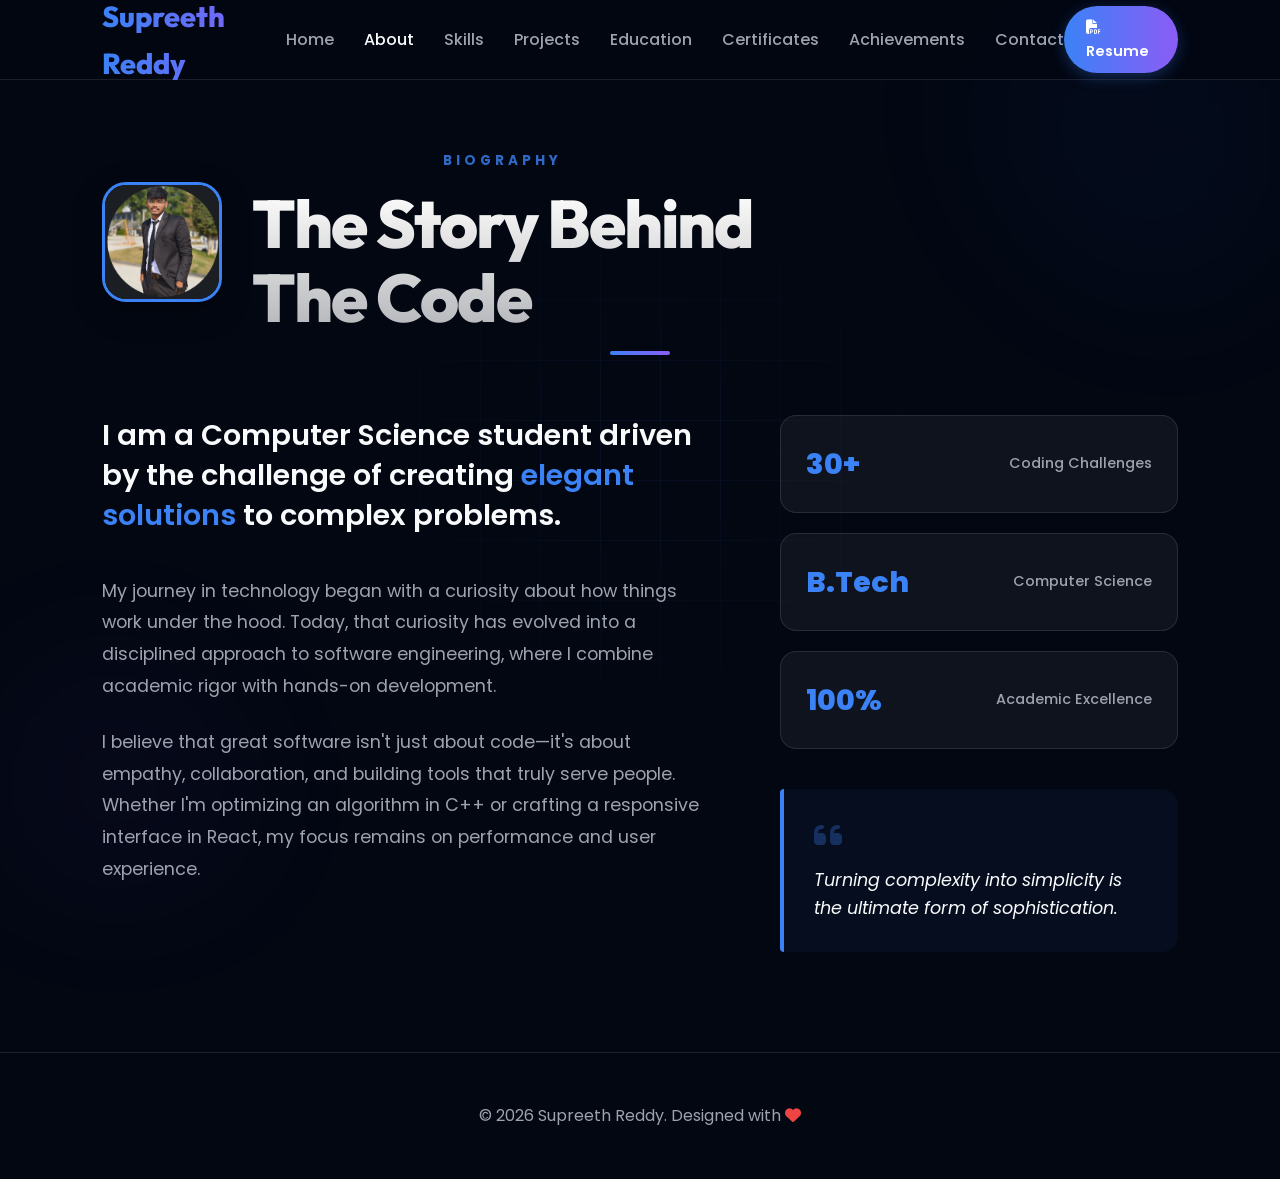
==== commit 8b7567fa: "your message" ====
--- a/about.html
+++ b/about.html
@@ -29,6 +29,7 @@
             <li><a href="skills.html">Skills</a></li>
             <li><a href="projects.html">Projects</a></li>
             <li><a href="education.html">Education</a></li>
+            <li><a href="certificates.html">Certificates</a></li>
             <li><a href="achievements.html">Achievements</a></li>
             <li><a href="contact.html">Contact</a></li>
         </ul>
@@ -70,7 +71,7 @@
             <div class="about-sidebar" data-aos="fade-left">
                 <div class="stats-grid-vertical">
                     <div class="stat-item">
-                        <span class="stat-number">200+</span>
+                        <span class="stat-number">30+</span>
                         <span class="stat-label">Coding Challenges</span>
                     </div>
                     <div class="stat-item">
--- a/style.css
+++ b/style.css
@@ -1796,3 +1796,157 @@
         padding: 30px;
     }
 }
+
+/* --- Certificate Page Styles --- */
+.museum-gallery {
+    display: grid;
+    grid-template-columns: repeat(auto-fit, minmax(400px, 1fr));
+    gap: 40px;
+    margin-bottom: 80px;
+}
+
+.museum-card {
+    background: var(--bg-card);
+    border: 1px solid var(--glass-border);
+    border-radius: 24px;
+    overflow: hidden;
+    transition: var(--transition);
+}
+
+.museum-img {
+    height: 300px;
+    overflow: hidden;
+    border-bottom: 1px solid var(--glass-border);
+}
+
+.museum-img img {
+    width: 100%;
+    height: 100%;
+    object-fit: contain;
+    background: #000;
+}
+
+.museum-info {
+    padding: 30px;
+}
+
+.museum-info h3 {
+    font-size: 1.5rem;
+    margin-bottom: 10px;
+}
+
+.museum-meta {
+    display: flex;
+    gap: 20px;
+    margin-top: 20px;
+    color: var(--text-muted);
+    font-size: 0.9rem;
+    font-weight: 500;
+}
+
+.museum-meta i {
+    color: var(--primary-color);
+}
+
+.cert-pills-container {
+    display: grid;
+    grid-template-columns: repeat(auto-fit, minmax(280px, 1fr));
+    gap: 20px;
+    margin-top: 40px;
+}
+
+.cert-pill-box {
+    background: rgba(255, 255, 255, 0.03);
+    border: 1px solid var(--glass-border);
+    padding: 20px 25px;
+    border-radius: 20px;
+    display: flex;
+    align-items: center;
+    gap: 20px;
+    transition: var(--transition);
+}
+
+.cert-pill-box i {
+    font-size: 1.5rem;
+    color: var(--primary-color);
+}
+
+.cert-pill-box h4 {
+    font-size: 1.1rem;
+    font-weight: 700;
+    margin-bottom: 4px;
+}
+
+.cert-pill-box p {
+    color: var(--text-muted);
+    font-size: 0.9rem;
+}
+
+.cert-pill-box:hover {
+    transform: translateX(10px);
+    border-color: var(--primary-color);
+    background: rgba(59, 130, 246, 0.05);
+}
+
+@media (max-width: 768px) {
+    .museum-gallery {
+        grid-template-columns: 1fr;
+    }
+}
+
+/* --- Education Enhancement Styles --- */
+.timeline-v2-badge {
+    display: inline-block;
+    padding: 6px 12px;
+    background: rgba(59, 130, 246, 0.1);
+    color: var(--primary-color);
+    border-radius: 8px;
+    font-size: 0.75rem;
+    font-weight: 700;
+    text-transform: uppercase;
+    letter-spacing: 1px;
+    margin-top: 15px;
+    border: 1px solid rgba(59, 130, 246, 0.2);
+}
+
+.academic-pillars-section {
+    margin-top: 80px;
+    padding: 40px;
+}
+
+.pillars-grid {
+    display: grid;
+    grid-template-columns: repeat(auto-fit, minmax(220px, 1fr));
+    gap: 20px;
+}
+
+.pillar-card {
+    background: rgba(255, 255, 255, 0.03);
+    border: 1px solid var(--glass-border);
+    padding: 30px;
+    border-radius: 20px;
+    text-align: center;
+    transition: var(--transition);
+}
+
+.pillar-card i {
+    font-size: 2rem;
+    color: var(--primary-color);
+    margin-bottom: 20px;
+}
+
+.pillar-card h4 {
+    font-size: 1.1rem;
+    margin-bottom: 10px;
+}
+
+.pillar-card p {
+    font-size: 0.9rem;
+    color: var(--text-muted);
+}
+
+.pillar-card:hover {
+    transform: translateY(-5px);
+    background: rgba(59, 130, 246, 0.05);
+    border-color: var(--primary-color);
+}
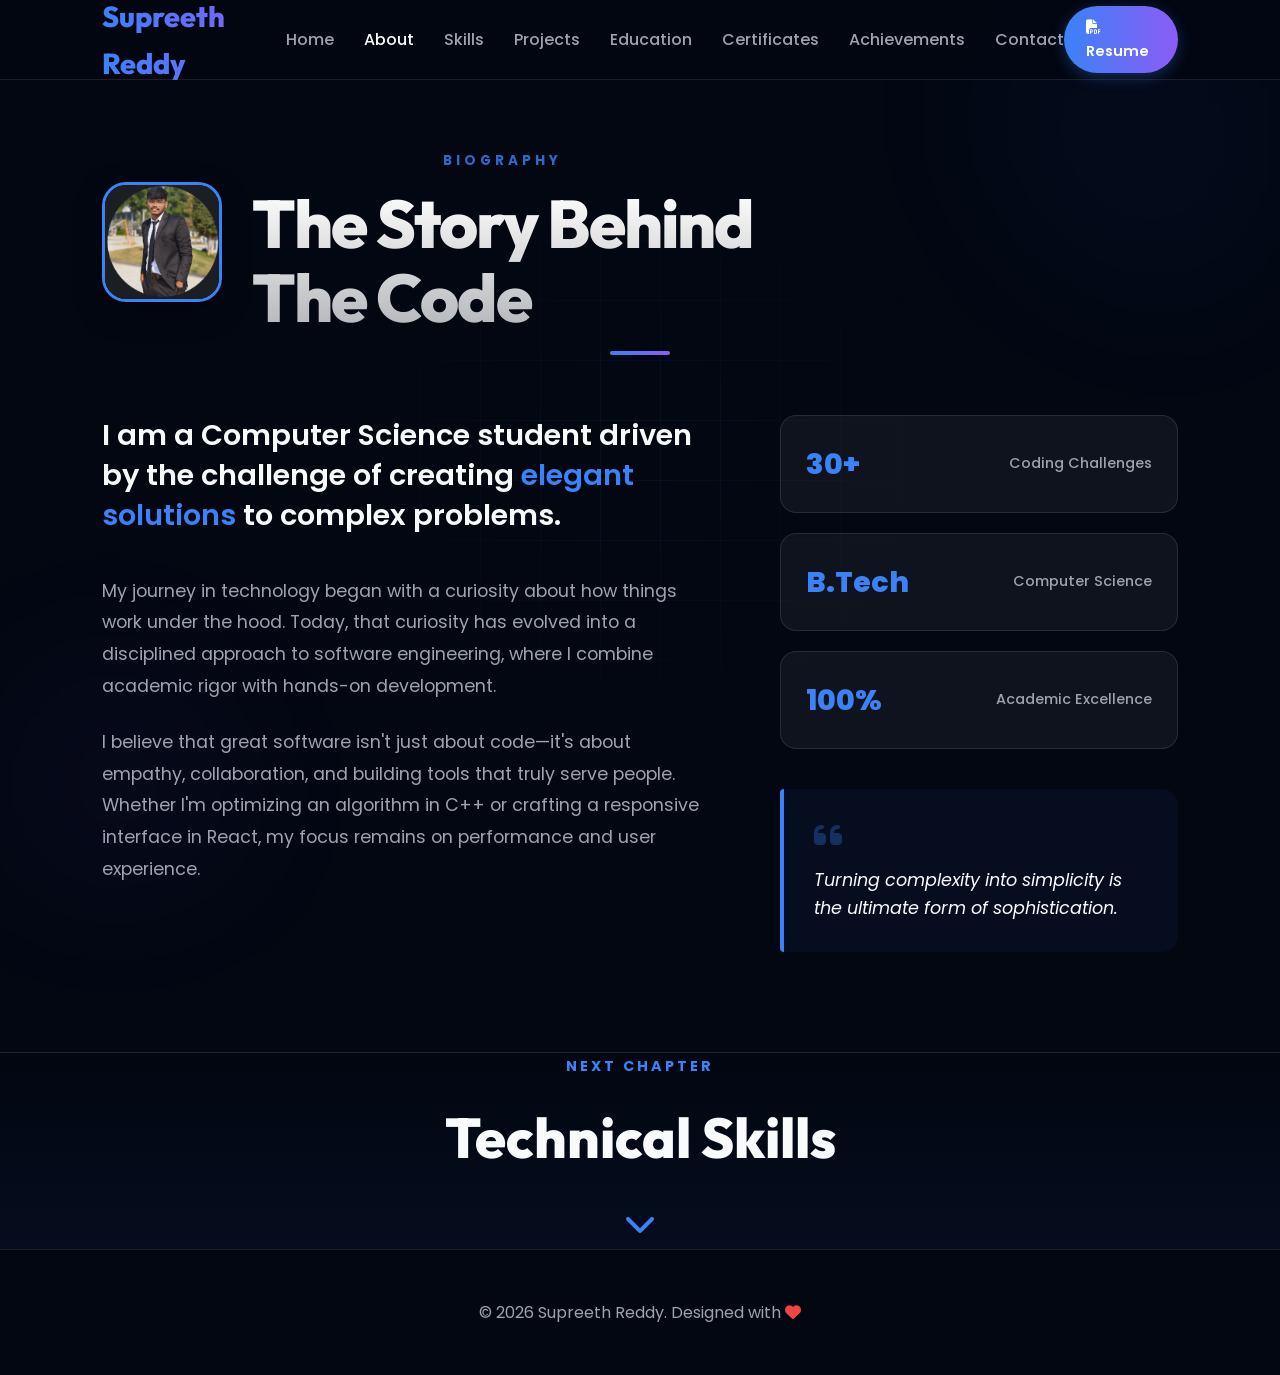
==== commit 9fb862af: "your message" ====
--- a/about.html
+++ b/about.html
@@ -4,10 +4,9 @@
 <head>
     <meta charset="UTF-8">
     <meta name="viewport" content="width=device-width, initial-scale=1.0">
-    <title>About | Supreeth Reddy</title>
-    <link
-        href="https://fonts.googleapis.com/css2?family=Poppins:wght@300;400;500;600;700;800&family=Outfit:wght@300;400;500;600;700;800&display=swap"
-        rel="stylesheet">
+    <title>About Me | Supreeth Reddy - The Story Behind The Code</title>
+    <meta name="description" content="Discover the journey of Supreeth Reddy, a Computer Science student dedicated to turning complex problems into elegant software solutions.">
+    <link href="https://fonts.googleapis.com/css2?family=Poppins:wght@300;400;500;600;700;800&family=Outfit:wght@300;400;500;600;700;800&display=swap" rel="stylesheet">
     <link rel="stylesheet" href="https://cdnjs.cloudflare.com/ajax/libs/font-awesome/6.4.0/css/all.min.css">
     <link rel="stylesheet" href="https://unpkg.com/aos@next/dist/aos.css" />
     <link rel="stylesheet" href="style.css">
@@ -92,6 +91,15 @@
         </div>
     </section>
 
+    <!-- Next Chapter -->
+    <section class="next-chapter" data-aos="fade-up">
+        <a href="skills.html" class="next-chapter-link">
+            <span class="next-tag">Next Chapter</span>
+            <h2 class="next-title">Technical Skills</h2>
+            <div class="next-arrow"><i class="fa-solid fa-chevron-down"></i></div>
+        </a>
+    </section>
+
     <footer>
         <p>&copy; 2026 Supreeth Reddy. Designed with <i class="fa-solid fa-heart" style="color: #ef4444;"></i></p>
     </footer>
--- a/style.css
+++ b/style.css
@@ -1950,3 +1950,28 @@
     background: rgba(59, 130, 246, 0.05);
     border-color: var(--primary-color);
 }
+
+/* --- Custom Scrollbar --- */
+::-webkit-scrollbar { width: 8px; }
+::-webkit-scrollbar-track { background: var(--bg-body); }
+::-webkit-scrollbar-thumb { background: rgba(59, 130, 246, 0.2); border-radius: 10px; border: 2px solid var(--bg-body); transition: var(--transition); }
+::-webkit-scrollbar-thumb:hover { background: var(--primary-color); }
+
+/* --- Page Transitions --- */
+body { opacity: 0; transition: opacity 0.8s ease-in-out; }
+body.loaded { opacity: 1; }
+
+/* --- Back to Top --- */
+.back-to-top { position: fixed; bottom: 30px; right: 30px; width: 50px; height: 50px; background: var(--primary-color); color: #fff; border-radius: 50%; display: flex; align-items: center; justify-content: center; font-size: 1.2rem; cursor: pointer; opacity: 0; visibility: hidden; transition: all 0.3s ease; z-index: 999; box-shadow: 0 10px 20px rgba(59, 130, 246, 0.3); }
+.back-to-top.visible { opacity: 1; visibility: visible; bottom: 40px; }
+.back-to-top:hover { transform: translateY(-5px); background: var(--secondary-color); }
+
+/* --- Next Chapter --- */
+.next-chapter { padding: 100px var(--container-padding); text-align: center; border-top: 1px solid var(--glass-border); background: linear-gradient(to bottom, transparent, rgba(59, 130, 246, 0.05)); }
+.next-chapter-link { display: inline-flex; flex-direction: column; align-items: center; gap: 15px; text-decoration: none; transition: var(--transition); }
+.next-tag { font-size: 0.9rem; color: var(--primary-color); letter-spacing: 3px; text-transform: uppercase; font-weight: 700; }
+.next-title { font-size: 3.5rem; font-weight: 800; color: var(--text-main); transition: var(--transition); }
+.next-chapter-link:hover .next-title { color: var(--primary-color); transform: translateY(-5px); }
+.next-arrow { font-size: 2rem; color: var(--primary-color); animation: bounceRight 2s infinite; }
+@keyframes bounceRight { 0%, 20%, 50%, 80%, 100% {transform: translateY(0);} 40% {transform: translateY(-10px);} 60% {transform: translateY(-5px);} }
+@media (max-width: 768px) { .next-title { font-size: 2.2rem; } }
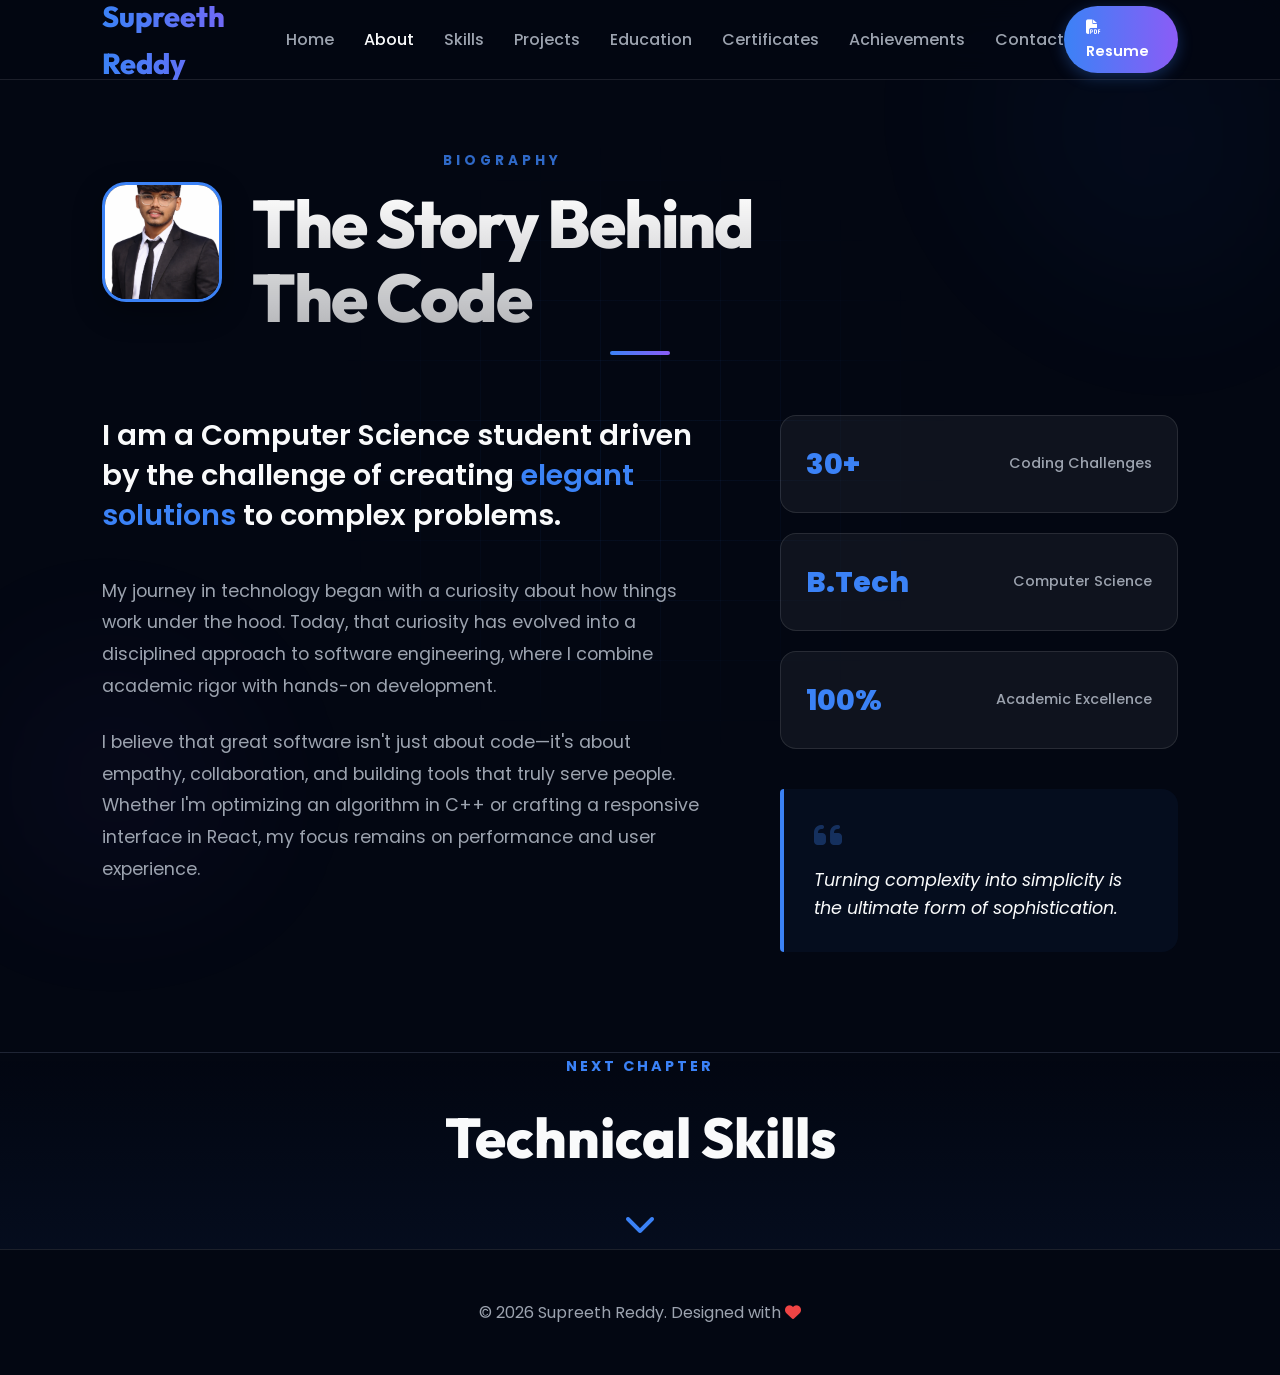
==== commit d6025a1d: "feat: implement certificate modal and open on click" ====
--- a/about.html
+++ b/about.html
@@ -5,8 +5,11 @@
     <meta charset="UTF-8">
     <meta name="viewport" content="width=device-width, initial-scale=1.0">
     <title>About Me | Supreeth Reddy - The Story Behind The Code</title>
-    <meta name="description" content="Discover the journey of Supreeth Reddy, a Computer Science student dedicated to turning complex problems into elegant software solutions.">
-    <link href="https://fonts.googleapis.com/css2?family=Poppins:wght@300;400;500;600;700;800&family=Outfit:wght@300;400;500;600;700;800&display=swap" rel="stylesheet">
+    <meta name="description"
+        content="Discover the journey of Supreeth Reddy, a Computer Science student dedicated to turning complex problems into elegant software solutions.">
+    <link
+        href="https://fonts.googleapis.com/css2?family=Poppins:wght@300;400;500;600;700;800&family=Outfit:wght@300;400;500;600;700;800&display=swap"
+        rel="stylesheet">
     <link rel="stylesheet" href="https://cdnjs.cloudflare.com/ajax/libs/font-awesome/6.4.0/css/all.min.css">
     <link rel="stylesheet" href="https://unpkg.com/aos@next/dist/aos.css" />
     <link rel="stylesheet" href="style.css">
@@ -45,7 +48,7 @@
         <div class="section-head" data-aos="fade-up"
             style="display: flex; align-items: center; gap: 30px; flex-wrap: wrap;">
             <div class="about-profile-wrapper">
-                <img src="supi.png" alt="Supreeth Reddy" class="about-profile-img">
+                <img src="profile_pic.png" alt="Supreeth Reddy" class="about-profile-img">
             </div>
             <div>
                 <span class="section-tag">Biography</span>
--- a/style.css
+++ b/style.css
@@ -1671,6 +1671,7 @@
         min-height: auto;
     }
 }
+
 /* --- Achievements Section --- */
 .achievements-grid {
     display: grid;
@@ -1952,26 +1953,208 @@
 }
 
 /* --- Custom Scrollbar --- */
-::-webkit-scrollbar { width: 8px; }
-::-webkit-scrollbar-track { background: var(--bg-body); }
-::-webkit-scrollbar-thumb { background: rgba(59, 130, 246, 0.2); border-radius: 10px; border: 2px solid var(--bg-body); transition: var(--transition); }
-::-webkit-scrollbar-thumb:hover { background: var(--primary-color); }
+::-webkit-scrollbar {
+    width: 8px;
+}
+
+::-webkit-scrollbar-track {
+    background: var(--bg-body);
+}
+
+::-webkit-scrollbar-thumb {
+    background: rgba(59, 130, 246, 0.2);
+    border-radius: 10px;
+    border: 2px solid var(--bg-body);
+    transition: var(--transition);
+}
+
+::-webkit-scrollbar-thumb:hover {
+    background: var(--primary-color);
+}
 
 /* --- Page Transitions --- */
-body { opacity: 0; transition: opacity 0.8s ease-in-out; }
-body.loaded { opacity: 1; }
+body {
+    opacity: 0;
+    transition: opacity 0.8s ease-in-out;
+}
+
+body.loaded {
+    opacity: 1;
+}
 
 /* --- Back to Top --- */
-.back-to-top { position: fixed; bottom: 30px; right: 30px; width: 50px; height: 50px; background: var(--primary-color); color: #fff; border-radius: 50%; display: flex; align-items: center; justify-content: center; font-size: 1.2rem; cursor: pointer; opacity: 0; visibility: hidden; transition: all 0.3s ease; z-index: 999; box-shadow: 0 10px 20px rgba(59, 130, 246, 0.3); }
-.back-to-top.visible { opacity: 1; visibility: visible; bottom: 40px; }
-.back-to-top:hover { transform: translateY(-5px); background: var(--secondary-color); }
+.back-to-top {
+    position: fixed;
+    bottom: 30px;
+    right: 30px;
+    width: 50px;
+    height: 50px;
+    background: var(--primary-color);
+    color: #fff;
+    border-radius: 50%;
+    display: flex;
+    align-items: center;
+    justify-content: center;
+    font-size: 1.2rem;
+    cursor: pointer;
+    opacity: 0;
+    visibility: hidden;
+    transition: all 0.3s ease;
+    z-index: 999;
+    box-shadow: 0 10px 20px rgba(59, 130, 246, 0.3);
+}
+
+.back-to-top.visible {
+    opacity: 1;
+    visibility: visible;
+    bottom: 40px;
+}
+
+.back-to-top:hover {
+    transform: translateY(-5px);
+    background: var(--secondary-color);
+}
 
 /* --- Next Chapter --- */
-.next-chapter { padding: 100px var(--container-padding); text-align: center; border-top: 1px solid var(--glass-border); background: linear-gradient(to bottom, transparent, rgba(59, 130, 246, 0.05)); }
-.next-chapter-link { display: inline-flex; flex-direction: column; align-items: center; gap: 15px; text-decoration: none; transition: var(--transition); }
-.next-tag { font-size: 0.9rem; color: var(--primary-color); letter-spacing: 3px; text-transform: uppercase; font-weight: 700; }
-.next-title { font-size: 3.5rem; font-weight: 800; color: var(--text-main); transition: var(--transition); }
-.next-chapter-link:hover .next-title { color: var(--primary-color); transform: translateY(-5px); }
-.next-arrow { font-size: 2rem; color: var(--primary-color); animation: bounceRight 2s infinite; }
-@keyframes bounceRight { 0%, 20%, 50%, 80%, 100% {transform: translateY(0);} 40% {transform: translateY(-10px);} 60% {transform: translateY(-5px);} }
-@media (max-width: 768px) { .next-title { font-size: 2.2rem; } }
+.next-chapter {
+    padding: 100px var(--container-padding);
+    text-align: center;
+    border-top: 1px solid var(--glass-border);
+    background: linear-gradient(to bottom, transparent, rgba(59, 130, 246, 0.05));
+}
+
+.next-chapter-link {
+    display: inline-flex;
+    flex-direction: column;
+    align-items: center;
+    gap: 15px;
+    text-decoration: none;
+    transition: var(--transition);
+}
+
+.next-tag {
+    font-size: 0.9rem;
+    color: var(--primary-color);
+    letter-spacing: 3px;
+    text-transform: uppercase;
+    font-weight: 700;
+}
+
+.next-title {
+    font-size: 3.5rem;
+    font-weight: 800;
+    color: var(--text-main);
+    transition: var(--transition);
+}
+
+.next-chapter-link:hover .next-title {
+    color: var(--primary-color);
+    transform: translateY(-5px);
+}
+
+.next-arrow {
+    font-size: 2rem;
+    color: var(--primary-color);
+    animation: bounceRight 2s infinite;
+}
+
+@keyframes bounceRight {
+
+    0%,
+    20%,
+    50%,
+    80%,
+    100% {
+        transform: translateY(0);
+    }
+
+    40% {
+        transform: translateY(-10px);
+    }
+
+    60% {
+        transform: translateY(-5px);
+    }
+}
+
+@media (max-width: 768px) {
+    .next-title {
+        font-size: 2.2rem;
+    }
+}
+
+/* --- Certificate Modal --- */
+.museum-card,
+.cert-pill-box {
+    cursor: pointer;
+}
+
+.cert-modal {
+    display: none;
+    position: fixed;
+    z-index: 2000;
+    left: 0;
+    top: 0;
+    width: 100%;
+    height: 100%;
+    overflow: auto;
+    background-color: rgba(3, 7, 18, 0.95);
+    backdrop-filter: blur(10px);
+    opacity: 0;
+    transition: opacity 0.3s ease;
+}
+
+.cert-modal.active {
+    display: flex;
+    align-items: center;
+    justify-content: center;
+    opacity: 1;
+}
+
+.modal-content {
+    position: relative;
+    background: var(--bg-card);
+    margin: auto;
+    padding: 20px;
+    border: 1px solid var(--glass-border);
+    width: 90%;
+    max-width: 1000px;
+    border-radius: 20px;
+    box-shadow: 0 25px 50px rgba(0, 0, 0, 0.5);
+    transform: scale(0.8);
+    transition: transform 0.3s cubic-bezier(0.16, 1, 0.3, 1);
+}
+
+.cert-modal.active .modal-content {
+    transform: scale(1);
+}
+
+.close-modal {
+    position: absolute;
+    top: 20px;
+    right: 30px;
+    color: var(--text-main);
+    font-size: 40px;
+    font-weight: bold;
+    cursor: pointer;
+    z-index: 2100;
+    transition: var(--transition);
+}
+
+.close-modal:hover {
+    color: var(--primary-color);
+    transform: rotate(90deg);
+}
+
+#modalBody img {
+    width: 100%;
+    height: auto;
+    border-radius: 10px;
+}
+
+#modalBody iframe {
+    width: 100%;
+    height: 80vh;
+    border: none;
+    border-radius: 10px;
+}
